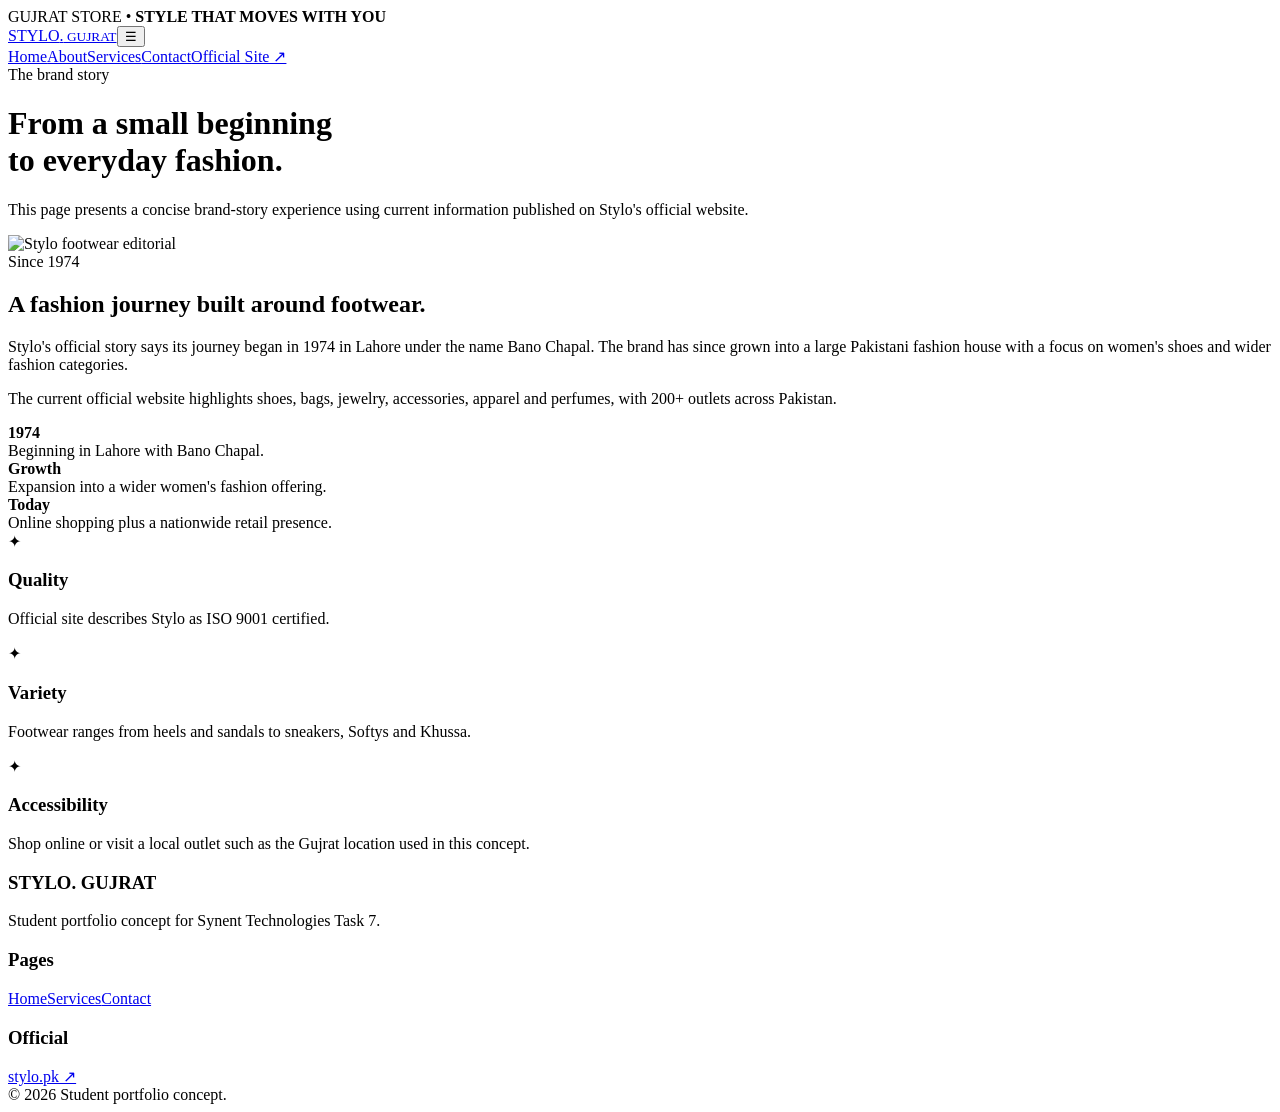
==== about.html @ e750006d "Add files via upload" ====
<!doctype html><html lang="en"><head><meta charset="utf-8"><meta name="viewport" content="width=device-width,initial-scale=1"><title>About — STYLO Gujrat</title><link rel="stylesheet" href="assets/style.css"></head><body><div class="topbar">GUJRAT STORE • <b>STYLE THAT MOVES WITH YOU</b></div><nav class="nav"><div class="container nav-inner"><a class="logo" href="index.html">STYLO<span>.</span><small> GUJRAT</small></a><button class="hamb">☰</button><div class="navlinks"><a href="index.html">Home</a><a class="active" href="about.html">About</a><a href="services.html">Services</a><a href="contact.html">Contact</a><a class="nav-cta" href="https://stylo.pk" target="_blank">Official Site ↗</a></div></div></nav><header class="page-hero"><div class="container"><span class="eyebrow">The brand story</span><h1>From a small beginning<br>to everyday fashion.</h1><p>This page presents a concise brand-story experience using current information published on Stylo's official website.</p></div></header><main><section><div class="container about-grid"><div class="about-img"><img src="https://stylo.pk/cdn/shop/files/FN083801_2_433423c4-7b0f-4ba1-a468-9118ff4b0b22.jpg?v=1782120185&width=900" alt="Stylo footwear editorial"></div><div class="about-copy"><span class="eyebrow">Since 1974</span><h2>A fashion journey built around footwear.</h2><p>Stylo's official story says its journey began in 1974 in Lahore under the name Bano Chapal. The brand has since grown into a large Pakistani fashion house with a focus on women's shoes and wider fashion categories.</p><p>The current official website highlights shoes, bags, jewelry, accessories, apparel and perfumes, with 200+ outlets across Pakistan.</p><div class="timeline"><div><b>1974</b><br>Beginning in Lahore with Bano Chapal.</div><div><b>Growth</b><br>Expansion into a wider women's fashion offering.</div><div><b>Today</b><br>Online shopping plus a nationwide retail presence.</div></div></div></div></section><section class="feature-band"><div class="container feature-grid"><div class="feature"><span>✦</span><h3>Quality</h3><p>Official site describes Stylo as ISO 9001 certified.</p></div><div class="feature"><span>✦</span><h3>Variety</h3><p>Footwear ranges from heels and sandals to sneakers, Softys and Khussa.</p></div><div class="feature"><span>✦</span><h3>Accessibility</h3><p>Shop online or visit a local outlet such as the Gujrat location used in this concept.</p></div></div></section></main><footer class="footer"><div class="container footer-grid"><div><h3>STYLO. GUJRAT</h3><p>Student portfolio concept for Synent Technologies Task 7.</p></div><div><h3>Pages</h3><a href="index.html">Home</a><a href="services.html">Services</a><a href="contact.html">Contact</a></div><div><h3>Official</h3><a href="https://stylo.pk" target="_blank">stylo.pk ↗</a></div></div><div class="container copyright">© 2026 Student portfolio concept.</div></footer><script src="assets/script.js"></script></body></html>
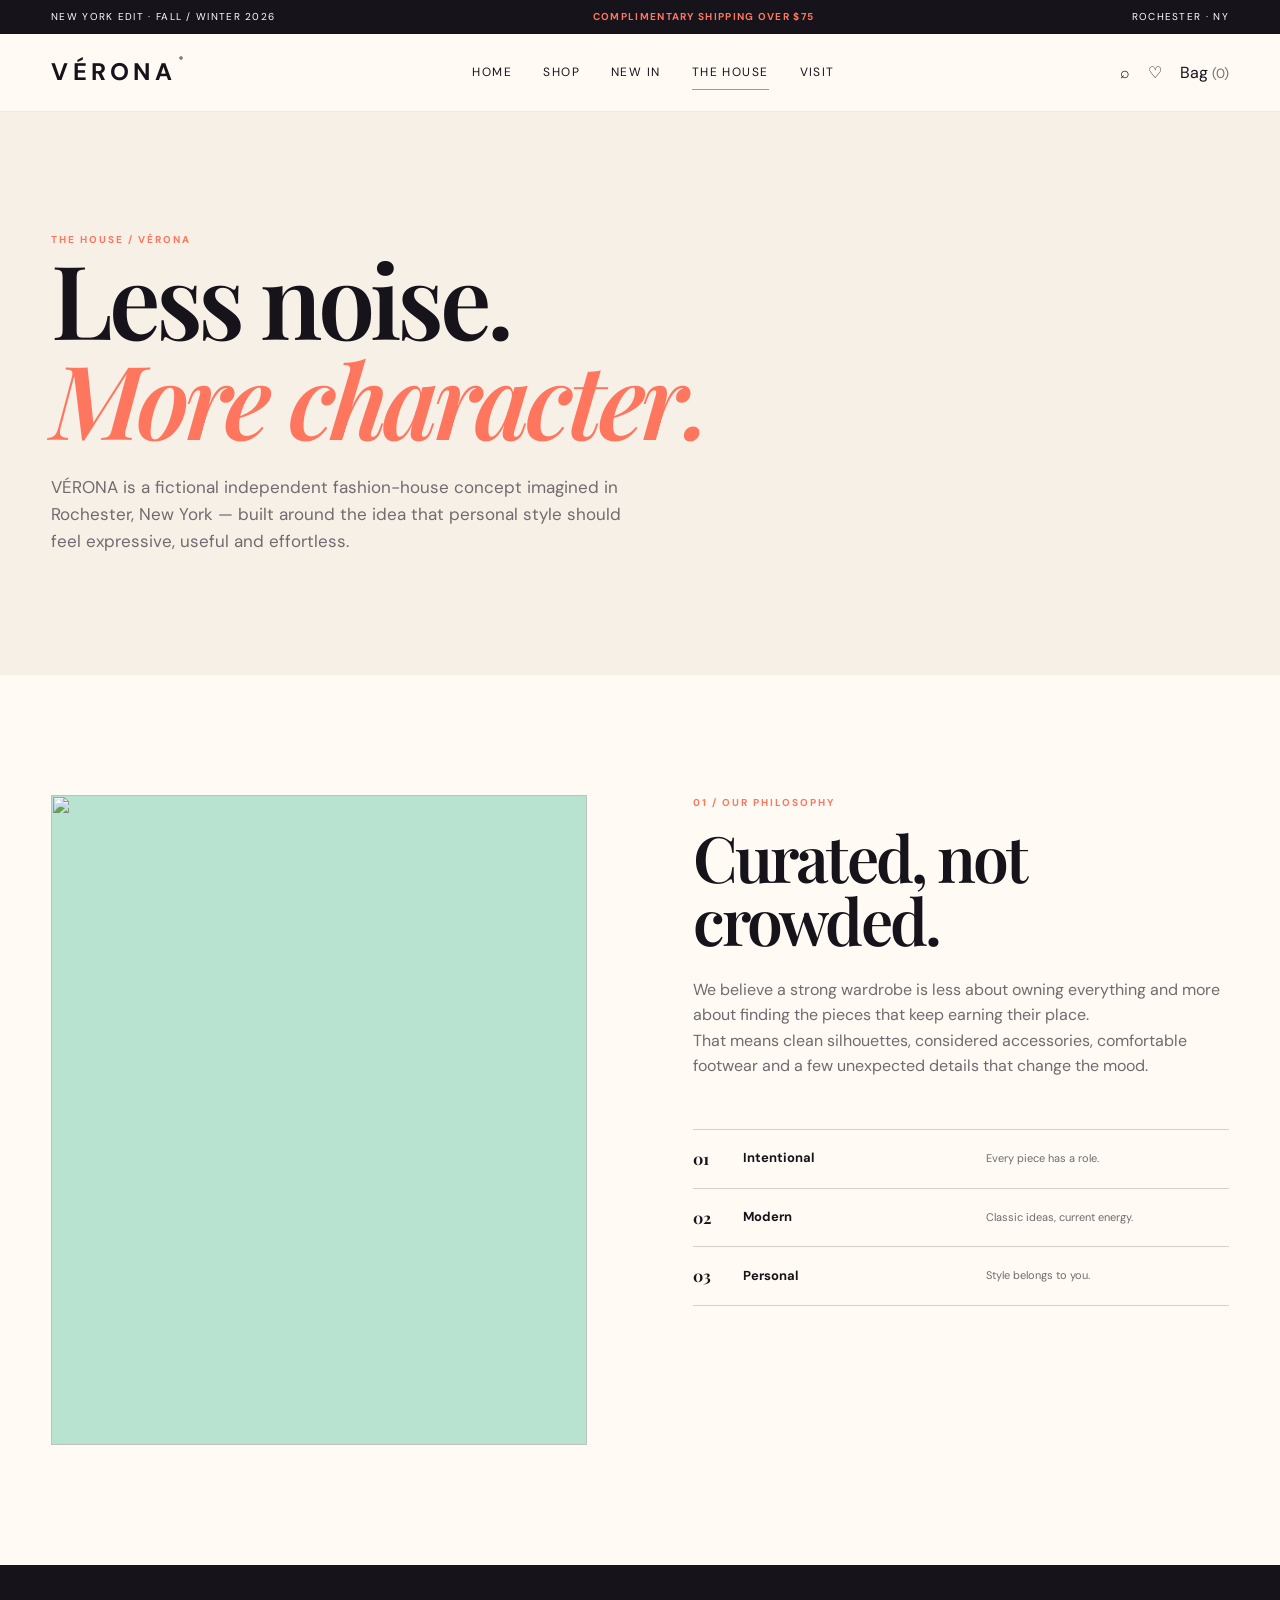
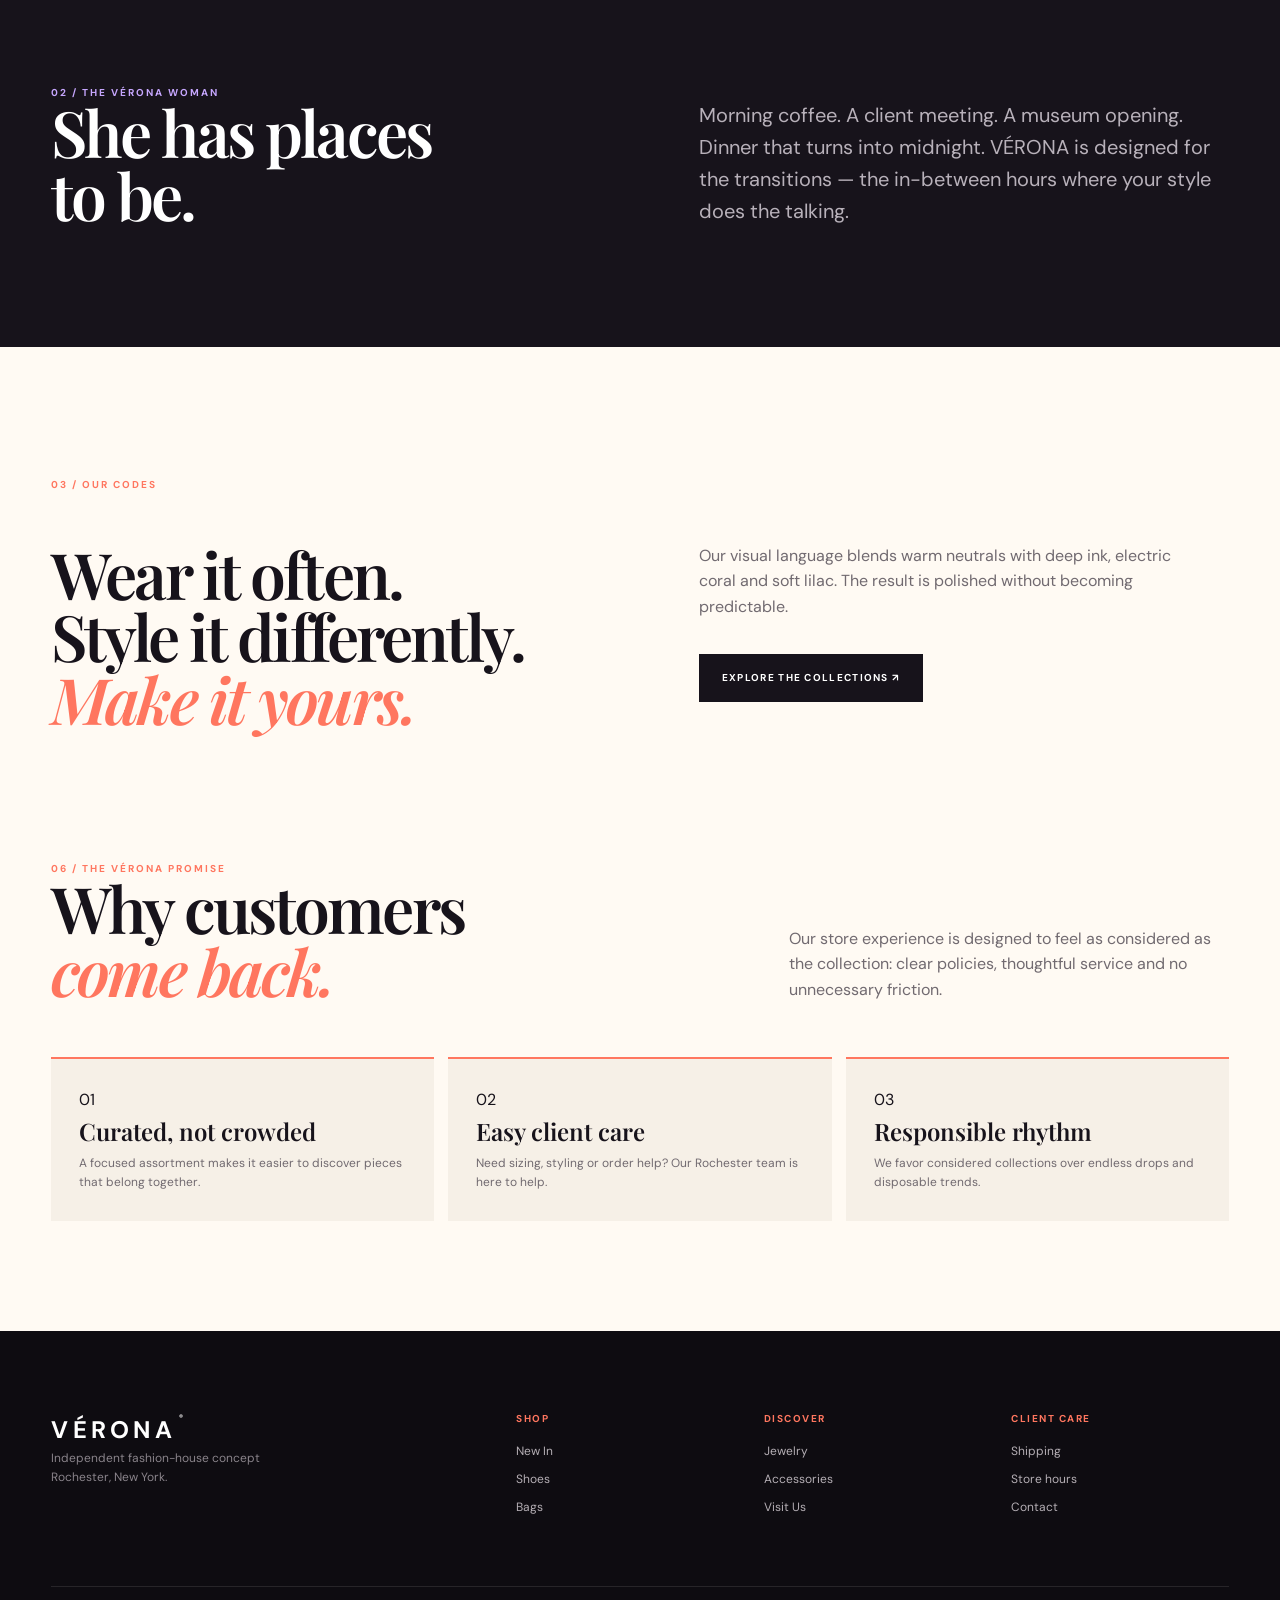
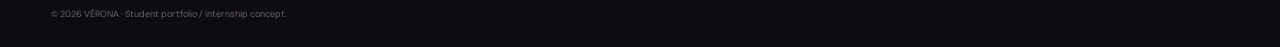
==== commit 87b31699: "Revise About page for VÉRONA brand concept Updated the About page to reflect a new brand concept and" ====
--- a/about.html
+++ b/about.html
@@ -1 +1 @@
-<!doctype html><html lang="en"><head><meta charset="utf-8"><meta name="viewport" content="width=device-width,initial-scale=1"><title>About — STYLO Gujrat</title><link rel="stylesheet" href="assets/style.css"></head><body><div class="topbar">GUJRAT STORE • <b>STYLE THAT MOVES WITH YOU</b></div><nav class="nav"><div class="container nav-inner"><a class="logo" href="index.html">STYLO<span>.</span><small> GUJRAT</small></a><button class="hamb">☰</button><div class="navlinks"><a href="index.html">Home</a><a class="active" href="about.html">About</a><a href="services.html">Services</a><a href="contact.html">Contact</a><a class="nav-cta" href="https://stylo.pk" target="_blank">Official Site ↗</a></div></div></nav><header class="page-hero"><div class="container"><span class="eyebrow">The brand story</span><h1>From a small beginning<br>to everyday fashion.</h1><p>This page presents a concise brand-story experience using current information published on Stylo's official website.</p></div></header><main><section><div class="container about-grid"><div class="about-img"><img src="https://stylo.pk/cdn/shop/files/FN083801_2_433423c4-7b0f-4ba1-a468-9118ff4b0b22.jpg?v=1782120185&width=900" alt="Stylo footwear editorial"></div><div class="about-copy"><span class="eyebrow">Since 1974</span><h2>A fashion journey built around footwear.</h2><p>Stylo's official story says its journey began in 1974 in Lahore under the name Bano Chapal. The brand has since grown into a large Pakistani fashion house with a focus on women's shoes and wider fashion categories.</p><p>The current official website highlights shoes, bags, jewelry, accessories, apparel and perfumes, with 200+ outlets across Pakistan.</p><div class="timeline"><div><b>1974</b><br>Beginning in Lahore with Bano Chapal.</div><div><b>Growth</b><br>Expansion into a wider women's fashion offering.</div><div><b>Today</b><br>Online shopping plus a nationwide retail presence.</div></div></div></div></section><section class="feature-band"><div class="container feature-grid"><div class="feature"><span>✦</span><h3>Quality</h3><p>Official site describes Stylo as ISO 9001 certified.</p></div><div class="feature"><span>✦</span><h3>Variety</h3><p>Footwear ranges from heels and sandals to sneakers, Softys and Khussa.</p></div><div class="feature"><span>✦</span><h3>Accessibility</h3><p>Shop online or visit a local outlet such as the Gujrat location used in this concept.</p></div></div></section></main><footer class="footer"><div class="container footer-grid"><div><h3>STYLO. GUJRAT</h3><p>Student portfolio concept for Synent Technologies Task 7.</p></div><div><h3>Pages</h3><a href="index.html">Home</a><a href="services.html">Services</a><a href="contact.html">Contact</a></div><div><h3>Official</h3><a href="https://stylo.pk" target="_blank">stylo.pk ↗</a></div></div><div class="container copyright">© 2026 Student portfolio concept.</div></footer><script src="assets/script.js"></script></body></html>
+<!doctype html><html lang="en"><head><meta charset="utf-8"><meta name="viewport" content="width=device-width,initial-scale=1"><title>The House — VÉRONA</title><link rel="preconnect" href="https://fonts.googleapis.com"><link rel="preconnect" href="https://fonts.gstatic.com" crossorigin><link href="https://fonts.googleapis.com/css2?family=DM+Sans:wght@400;500;600;700&family=Playfair+Display:wght@500;600;700&display=swap" rel="stylesheet"><link rel="stylesheet" href="assets/style.css"></head><body><div class="announcement"><span>NEW YORK EDIT · FALL / WINTER 2026</span><b>Complimentary shipping over $75</b><span>Rochester · NY</span></div><header class="nav"><div class="navin"><button class="menu">☰</button><a class="logo" href="index.html">VÉRONA<span>®</span></a><nav class="links"><a href="index.html">Home</a><a href="services.html">Shop</a><a href="services.html#new">New In</a><a class="active" href="about.html">The House</a><a href="contact.html">Visit</a></nav><div class="actions"><button class="search">⌕</button><a href="contact.html">♡</a><a href="contact.html">Bag <small>(0)</small></a></div></div></header><main><section class="about-hero"><div class="wrap"><span class="eyebrow">THE HOUSE / VÉRONA</span><h1>Less noise.<br><em>More character.</em></h1><p>VÉRONA is a fictional independent fashion-house concept imagined in Rochester, New York — built around the idea that personal style should feel expressive, useful and effortless.</p></div></section><section class="about-story wrap"><div class="story-image"><img src="https://stylo.pk/cdn/shop/files/FR844114.jpg?v=1778743378&width=1000"></div><div class="story-copy"><span class="eyebrow">01 / Our philosophy</span><h2>Curated, not crowded.</h2><p>We believe a strong wardrobe is less about owning everything and more about finding the pieces that keep earning their place.</p><p>That means clean silhouettes, considered accessories, comfortable footwear and a few unexpected details that change the mood.</p><div class="values"><div><b>01</b><strong>Intentional</strong><span>Every piece has a role.</span></div><div><b>02</b><strong>Modern</strong><span>Classic ideas, current energy.</span></div><div><b>03</b><strong>Personal</strong><span>Style belongs to you.</span></div></div></div></section><section class="about-dark"><div class="wrap about-grid"><div><span class="eyebrow">02 / The VÉRONA woman</span><h2>She has places<br>to be.</h2></div><p>Morning coffee. A client meeting. A museum opening. Dinner that turns into midnight. VÉRONA is designed for the transitions — the in-between hours where your style does the talking.</p></div></section><section class="manifesto wrap"><span class="eyebrow">03 / Our codes</span><div class="manifesto-grid"><h2>Wear it often.<br>Style it differently.<br><em>Make it yours.</em></h2><div><p>Our visual language blends warm neutrals with deep ink, electric coral and soft lilac. The result is polished without becoming predictable.</p><a class="btn primary" href="services.html">Explore the collections ↗</a></div></div></section><section class="trust-page"><div class="wrap"><div class="section-top"><div><span class="eyebrow">06 / The VÉRONA promise</span><h2>Why customers<br><em>come back.</em></h2></div><p>Our store experience is designed to feel as considered as the collection: clear policies, thoughtful service and no unnecessary friction.</p></div><div class="policy-grid"><div class="policy-card"><span>01</span><h3>Curated, not crowded</h3><p>A focused assortment makes it easier to discover pieces that belong together.</p></div><div class="policy-card"><span>02</span><h3>Easy client care</h3><p>Need sizing, styling or order help? Our Rochester team is here to help.</p></div><div class="policy-card"><span>03</span><h3>Responsible rhythm</h3><p>We favor considered collections over endless drops and disposable trends.</p></div></div></div></section></main><footer class="footer"><div class="wrap footgrid"><div><a class="logo footer-logo" href="index.html">VÉRONA<span>®</span></a><p>Independent fashion-house concept<br>Rochester, New York.</p></div><div><h4>Shop</h4><a href="services.html#new">New In</a><a href="services.html#shoes">Shoes</a><a href="services.html#bags">Bags</a></div><div><h4>Discover</h4><a href="services.html#jewelry">Jewelry</a><a href="services.html#accessories">Accessories</a><a href="contact.html">Visit Us</a></div><div><h4>Client care</h4><a href="contact.html#shipping">Shipping</a><a href="contact.html#hours">Store hours</a><a href="contact.html#contact">Contact</a></div></div><div class="wrap credit">© 2026 VÉRONA · Student portfolio / internship concept.</div></footer><script src="assets/script.js"></script></body></html>
--- a/assets/style.css
+++ b/assets/style.css
@@ -0,0 +1,2050 @@
+/* =========================================================
+   VÉRONA — PREMIUM FASHION E-COMMERCE
+   Synent Technologies — Task 7
+   Organized Responsive Stylesheet
+   ========================================================= */
+
+/* =========================================================
+   01. DESIGN TOKENS
+   ========================================================= */
+
+:root {
+  --ink: #17131b;
+  --black: #0e0c11;
+
+  --cream: #f6f0e7;
+  --paper: #fffaf3;
+  --white: #ffffff;
+
+  --coral: #ff765f;
+  --lilac: #c7a7ff;
+  --mint: #b8e3d0;
+
+  --soft-bg: #eee7df;
+  --border: #d9cfc2;
+
+  --muted: #716a70;
+  --muted-light: #aaa2aa;
+
+  --success: #238158;
+
+  --serif: "Playfair Display", Georgia, serif;
+  --sans: "DM Sans", Arial, sans-serif;
+
+  --container: 1240px;
+
+  --radius-sm: 4px;
+  --radius-md: 10px;
+  --radius-lg: 18px;
+
+  --shadow-sm: 0 8px 25px rgba(23, 19, 27, 0.08);
+  --shadow-md: 0 18px 50px rgba(23, 19, 27, 0.12);
+  --shadow-lg: 0 25px 70px rgba(23, 19, 27, 0.18);
+
+  --transition: 0.3s ease;
+}
+
+/* =========================================================
+   02. RESET / GLOBAL
+   ========================================================= */
+
+* {
+  box-sizing: border-box;
+  margin: 0;
+  padding: 0;
+}
+
+html {
+  scroll-behavior: smooth;
+}
+
+body {
+  background: var(--paper);
+  color: var(--ink);
+  font-family: var(--sans);
+  line-height: 1.6;
+  overflow-x: hidden;
+}
+
+img {
+  display: block;
+  width: 100%;
+  max-width: 100%;
+}
+
+a {
+  color: inherit;
+  text-decoration: none;
+}
+
+button,
+input,
+textarea,
+select {
+  font: inherit;
+}
+
+button {
+  cursor: pointer;
+}
+
+ul {
+  list-style: none;
+}
+
+::selection {
+  background: var(--coral);
+  color: var(--ink);
+}
+
+/* =========================================================
+   03. CONTAINER / TYPOGRAPHY
+   ========================================================= */
+
+.wrap {
+  width: min(var(--container), 92%);
+  margin-inline: auto;
+}
+
+h1,
+h2 {
+  font-family: var(--serif);
+  font-weight: 600;
+  line-height: 0.98;
+  letter-spacing: -0.045em;
+}
+
+h3 {
+  line-height: 1.1;
+  font-weight: 600;
+}
+
+h1 {
+  font-size: clamp(58px, 8vw, 112px);
+}
+
+h2 {
+  font-size: clamp(42px, 5vw, 76px);
+}
+
+h3 {
+  font-size: 22px;
+}
+
+.eyebrow {
+  display: block;
+  color: var(--coral);
+  font-size: 10px;
+  font-weight: 700;
+  letter-spacing: 0.2em;
+  text-transform: uppercase;
+}
+
+h1 em,
+h2 em,
+.hero-copy h1 em,
+.shop-hero h1 em,
+.about-hero h1 em,
+.contact-hero h1 em {
+  color: var(--coral);
+  font-style: italic;
+}
+
+/* =========================================================
+   04. ANNOUNCEMENT BAR
+   ========================================================= */
+
+.announcement {
+  min-height: 34px;
+  padding: 8px 4%;
+
+  display: flex;
+  align-items: center;
+  justify-content: space-between;
+  gap: 20px;
+
+  background: var(--ink);
+  color: var(--white);
+
+  font-size: 10px;
+  letter-spacing: 0.13em;
+  text-transform: uppercase;
+}
+
+.announcement b {
+  color: var(--coral);
+}
+
+/* =========================================================
+   05. MAIN NAVIGATION
+   ========================================================= */
+
+.nav {
+  position: sticky;
+  top: 0;
+  z-index: 100;
+
+  height: 78px;
+
+  background: rgba(255, 250, 243, 0.94);
+  backdrop-filter: blur(18px);
+
+  border-bottom: 1px solid rgba(23, 19, 27, 0.08);
+}
+
+.navin {
+  width: min(var(--container), 92%);
+  height: 100%;
+  margin-inline: auto;
+
+  display: flex;
+  align-items: center;
+  justify-content: space-between;
+  gap: 30px;
+}
+
+.logo {
+  font-size: 24px;
+  font-weight: 700;
+  letter-spacing: 0.18em;
+}
+
+.logo span {
+  margin-left: 3px;
+  font-size: 8px;
+  vertical-align: top;
+}
+
+.links {
+  display: flex;
+  align-items: center;
+  gap: 31px;
+
+  font-size: 12px;
+  letter-spacing: 0.12em;
+  text-transform: uppercase;
+}
+
+.links a {
+  position: relative;
+}
+
+.links a::after {
+  content: "";
+
+  position: absolute;
+  left: 0;
+  bottom: -8px;
+
+  width: 0;
+  height: 1px;
+
+  background: var(--coral);
+  transition: var(--transition);
+}
+
+.links a:hover::after,
+.links a.active::after {
+  width: 100%;
+}
+
+.actions {
+  display: flex;
+  align-items: center;
+  gap: 18px;
+}
+
+.actions button,
+.menu {
+  border: 0;
+  background: transparent;
+  color: inherit;
+}
+
+.actions small {
+  opacity: 0.6;
+}
+
+.menu {
+  display: none;
+}
+
+/* =========================================================
+   06. BUTTONS / LINKS
+   ========================================================= */
+
+.buttons {
+  display: flex;
+  align-items: center;
+  flex-wrap: wrap;
+  gap: 20px;
+}
+
+.btn {
+  display: inline-flex;
+  align-items: center;
+  justify-content: center;
+  gap: 18px;
+
+  min-height: 48px;
+  padding: 14px 22px;
+
+  border: 1px solid var(--ink);
+
+  font-size: 10px;
+  font-weight: 700;
+  letter-spacing: 0.13em;
+  text-transform: uppercase;
+
+  transition: var(--transition);
+}
+
+.btn.primary {
+  background: var(--ink);
+  color: var(--white);
+}
+
+.btn.primary:hover {
+  background: var(--coral);
+  border-color: var(--coral);
+}
+
+.btn.outline {
+  color: var(--white);
+  border-color: rgba(255, 255, 255, 0.4);
+}
+
+.btn.outline:hover {
+  background: var(--white);
+  color: var(--ink);
+}
+
+.btn.cream {
+  background: var(--paper);
+  border-color: var(--paper);
+  color: var(--ink);
+}
+
+.textlink {
+  font-size: 10px;
+  font-weight: 700;
+  letter-spacing: 0.12em;
+  text-transform: uppercase;
+}
+
+.textlink span {
+  color: var(--coral);
+  font-size: 18px;
+}
+
+/* =========================================================
+   07. HERO
+   ========================================================= */
+
+.hero2 {
+  min-height: calc(100vh - 112px);
+
+  display: grid;
+  grid-template-columns: 1fr 1fr;
+
+  background: var(--cream);
+}
+
+.hero-copy {
+  display: flex;
+  flex-direction: column;
+  justify-content: center;
+
+  padding: 9% 7% 7% max(4vw, calc((100vw - var(--container)) / 2));
+}
+
+.hero-copy p {
+  max-width: 550px;
+  margin: 28px 0;
+
+  color: var(--muted);
+  font-size: 17px;
+}
+
+.hero-image {
+  position: relative;
+  min-height: 650px;
+  overflow: hidden;
+
+  background: var(--lilac);
+}
+
+.hero-image img {
+  width: 100%;
+  height: 100%;
+  object-fit: cover;
+  mix-blend-mode: multiply;
+}
+
+.floating-card {
+  position: absolute;
+  right: 6%;
+  bottom: 7%;
+
+  min-width: 190px;
+  padding: 20px 24px;
+
+  background: var(--paper);
+  box-shadow: var(--shadow-lg);
+}
+
+.floating-card span,
+.floating-card small {
+  display: block;
+
+  color: var(--muted);
+  font-size: 10px;
+  letter-spacing: 0.12em;
+  text-transform: uppercase;
+}
+
+.floating-card strong {
+  display: block;
+
+  margin: 6px 0;
+
+  font-family: var(--serif);
+  font-size: 24px;
+}
+
+.hero-meta {
+  display: flex;
+  gap: 40px;
+
+  margin-top: 65px;
+  padding-top: 20px;
+
+  border-top: 1px solid rgba(23, 19, 27, 0.2);
+}
+
+.hero-meta div {
+  display: flex;
+  flex-direction: column;
+}
+
+.hero-meta b {
+  font-family: var(--serif);
+  font-size: 28px;
+}
+
+.hero-meta span {
+  color: var(--muted);
+  font-size: 9px;
+  letter-spacing: 0.12em;
+  text-transform: uppercase;
+}
+
+/* =========================================================
+   08. TICKER
+   ========================================================= */
+
+.ticker {
+  overflow: hidden;
+
+  padding: 15px 0;
+
+  background: var(--coral);
+  color: var(--ink);
+
+  white-space: nowrap;
+
+  font-size: 12px;
+  font-weight: 700;
+  letter-spacing: 0.16em;
+}
+
+.ticker div {
+  animation: tickerMove 20s linear infinite;
+}
+
+.ticker i {
+  padding: 0 35px;
+}
+
+@keyframes tickerMove {
+  to {
+    transform: translateX(-20%);
+  }
+}
+
+/* =========================================================
+   09. TRUST / STORE BENEFITS
+   ========================================================= */
+
+.trust-bar {
+  padding: 20px 0;
+
+  background: var(--white);
+
+  border-top: 1px solid var(--border);
+  border-bottom: 1px solid var(--border);
+}
+
+.trust-grid {
+  display: grid;
+  grid-template-columns: repeat(4, 1fr);
+}
+
+.trust-item {
+  display: flex;
+  align-items: center;
+  gap: 13px;
+
+  padding: 8px 24px;
+
+  border-right: 1px solid var(--border);
+}
+
+.trust-item:first-child {
+  padding-left: 0;
+}
+
+.trust-item:last-child {
+  border-right: 0;
+}
+
+.trust-icon {
+  width: 34px;
+  height: 34px;
+  flex: 0 0 34px;
+
+  display: grid;
+  place-items: center;
+
+  border: 1px solid var(--ink);
+  border-radius: 50%;
+
+  font-weight: 700;
+}
+
+.trust-item strong {
+  display: block;
+  font-size: 11px;
+}
+
+.trust-item small {
+  display: block;
+
+  margin-top: 2px;
+
+  color: var(--muted);
+  font-size: 9px;
+}
+
+/* =========================================================
+   10. GENERAL SECTIONS
+   ========================================================= */
+
+.section {
+  padding: 115px 0;
+}
+
+.section-top {
+  display: flex;
+  align-items: end;
+  justify-content: space-between;
+  gap: 40px;
+
+  margin-bottom: 55px;
+}
+
+.section-top p {
+  max-width: 440px;
+  margin: 0;
+
+  color: var(--muted);
+}
+
+/* =========================================================
+   11. CATEGORY / COLLECTION GRID
+   ========================================================= */
+
+.category-grid {
+  display: grid;
+
+  grid-template-columns: repeat(4, 1fr);
+  grid-auto-rows: 280px;
+
+  gap: 14px;
+}
+
+.category {
+  position: relative;
+  overflow: hidden;
+
+  background: #ddd;
+}
+
+.category.tall {
+  grid-row: span 2;
+}
+
+.category:nth-child(2) {
+  grid-column: span 2;
+}
+
+.category img {
+  width: 100%;
+  height: 100%;
+  object-fit: cover;
+
+  transition: 0.6s ease;
+}
+
+.category:hover img {
+  transform: scale(1.06);
+}
+
+.category::after {
+  content: "";
+
+  position: absolute;
+  inset: 0;
+
+  background: linear-gradient(transparent 35%, rgba(23, 19, 27, 0.75));
+}
+
+.category div {
+  position: absolute;
+  left: 25px;
+  bottom: 22px;
+  z-index: 2;
+
+  color: var(--white);
+}
+
+.category span {
+  font-size: 9px;
+  letter-spacing: 0.15em;
+}
+
+.category h3 {
+  margin: 5px 0;
+
+  font-family: var(--serif);
+  font-size: 34px;
+}
+
+.category b {
+  font-size: 10px;
+  letter-spacing: 0.12em;
+  text-transform: uppercase;
+}
+
+/* =========================================================
+   12. BEST SELLERS
+   ========================================================= */
+
+.best-section {
+  background: var(--paper);
+}
+
+.best-grid {
+  display: grid;
+  grid-template-columns: repeat(2, 1fr);
+  gap: 18px;
+}
+
+.best-card {
+  display: grid;
+  grid-template-columns: 1fr 1fr;
+
+  min-height: 390px;
+
+  background: var(--cream);
+}
+
+.best-card img {
+  width: 100%;
+  height: 100%;
+  min-height: 390px;
+
+  object-fit: cover;
+}
+
+.best-card div {
+  align-self: end;
+  padding: 35px;
+}
+
+.best-card span {
+  color: var(--muted);
+  font-size: 9px;
+  letter-spacing: 0.14em;
+}
+
+.best-card h3 {
+  margin: 10px 0;
+
+  font-family: var(--serif);
+  font-size: 28px;
+}
+
+.best-card p {
+  margin-bottom: 25px;
+
+  color: var(--muted);
+  font-size: 12px;
+}
+
+.best-card a {
+  font-size: 10px;
+  font-weight: 700;
+  letter-spacing: 0.12em;
+  text-transform: uppercase;
+}
+
+/* =========================================================
+   13. DARK PRODUCT SECTION
+   ========================================================= */
+
+.dark-panel {
+  padding: 110px 0;
+
+  background: var(--ink);
+  color: var(--white);
+}
+
+.lighttop p {
+  color: #aaa;
+}
+
+.lighttop .eyebrow {
+  color: var(--lilac);
+}
+
+/* =========================================================
+   14. PRODUCT GRID
+   ========================================================= */
+
+.product-grid {
+  display: grid;
+
+  grid-template-columns: repeat(4, 1fr);
+
+  gap: 18px;
+}
+
+.product {
+  min-width: 0;
+}
+
+.product-img {
+  position: relative;
+  height: 390px;
+  overflow: hidden;
+
+  background: var(--soft-bg);
+}
+
+.product-img img {
+  width: 100%;
+  height: 100%;
+
+  object-fit: cover;
+
+  transition: 0.5s ease;
+}
+
+.product:hover .product-img img {
+  transform: scale(1.04);
+}
+
+.pill,
+.shop-img span {
+  position: absolute;
+  top: 14px;
+  left: 14px;
+  z-index: 2;
+
+  padding: 7px 10px;
+
+  background: var(--paper);
+  color: var(--ink);
+
+  font-size: 8px;
+  font-weight: 700;
+  letter-spacing: 0.13em;
+}
+
+.product-info {
+  padding: 18px 0;
+}
+
+.product-info span,
+.product-info b {
+  color: #a8a0a8;
+
+  font-size: 10px;
+  letter-spacing: 0.1em;
+  text-transform: uppercase;
+}
+
+.product-info h3 {
+  margin: 8px 0;
+
+  color: var(--white);
+
+  font-family: var(--serif);
+  font-size: 24px;
+}
+
+.product-info b {
+  color: var(--coral);
+  font-size: 12px;
+}
+
+/* =========================================================
+   15. QUICK ADD / CART TOAST
+   ========================================================= */
+
+.quick-add {
+  width: 100%;
+
+  margin-top: 10px;
+  padding: 10px 12px;
+
+  background: transparent;
+  border: 1px solid var(--ink);
+
+  font-size: 9px;
+  letter-spacing: 0.1em;
+  text-transform: uppercase;
+
+  transition: var(--transition);
+}
+
+.quick-add:hover {
+  background: var(--ink);
+  color: var(--white);
+}
+
+.cart-toast {
+  position: fixed;
+  right: 20px;
+  bottom: 20px;
+  z-index: 200;
+
+  padding: 15px 20px;
+
+  background: var(--ink);
+  color: var(--white);
+
+  box-shadow: var(--shadow-md);
+
+  transform: translateY(120px);
+  transition: 0.3s ease;
+}
+
+.cart-toast.show {
+  transform: translateY(0);
+}
+
+/* =========================================================
+   16. EDITORIAL / BRAND STORY
+   ========================================================= */
+
+.editorial {
+  display: grid;
+
+  grid-template-columns: 1.08fr 0.92fr;
+  align-items: center;
+  gap: 8%;
+
+  padding: 130px 0;
+}
+
+.editorial-image {
+  position: relative;
+  height: 690px;
+  overflow: hidden;
+
+  background: var(--mint);
+}
+
+.editorial-image img {
+  width: 100%;
+  height: 100%;
+  object-fit: cover;
+}
+
+.editorial-image span {
+  position: absolute;
+  left: 20px;
+  bottom: 20px;
+
+  padding: 10px 14px;
+
+  background: var(--ink);
+  color: var(--white);
+
+  font-size: 9px;
+  letter-spacing: 0.15em;
+}
+
+.editorial-copy h2 {
+  margin: 18px 0 25px;
+}
+
+.editorial-copy > p {
+  max-width: 510px;
+  margin-bottom: 35px;
+
+  color: var(--muted);
+  font-size: 17px;
+}
+
+.quote {
+  margin-top: 50px;
+  padding-top: 20px;
+
+  border-top: 1px solid var(--border);
+
+  font-family: var(--serif);
+  font-size: 22px;
+  font-style: italic;
+}
+
+/* =========================================================
+   17. BRAND STATISTICS
+   ========================================================= */
+
+.strip-section {
+  padding: 28px 0;
+
+  background: var(--lilac);
+}
+
+.strip-section .wrap {
+  display: grid;
+  grid-template-columns: repeat(5, 1fr);
+}
+
+.mini-stat {
+  display: flex;
+  flex-direction: column;
+
+  padding: 4px 20px;
+
+  border-right: 1px solid rgba(23, 19, 27, 0.2);
+}
+
+.mini-stat:first-child {
+  padding-left: 0;
+}
+
+.mini-stat:last-child {
+  border-right: 0;
+}
+
+.mini-stat strong {
+  font-family: var(--serif);
+  font-size: 24px;
+}
+
+.mini-stat span {
+  font-size: 9px;
+  letter-spacing: 0.1em;
+  text-transform: uppercase;
+}
+
+/* =========================================================
+   18. TRENDING / CAMPAIGN
+   ========================================================= */
+
+.trending {
+  background: var(--cream);
+}
+
+.trend-grid {
+  display: grid;
+  grid-template-columns: 1.35fr 0.65fr;
+  gap: 18px;
+}
+
+.trend-main {
+  position: relative;
+  height: 650px;
+  overflow: hidden;
+}
+
+.trend-main img {
+  width: 100%;
+  height: 100%;
+  object-fit: cover;
+}
+
+.trend-main::after {
+  content: "";
+
+  position: absolute;
+  inset: 0;
+
+  background: linear-gradient(transparent 45%, rgba(23, 19, 27, 0.6));
+}
+
+.trend-main div {
+  position: absolute;
+  left: 30px;
+  bottom: 30px;
+  z-index: 2;
+
+  color: var(--white);
+}
+
+.trend-main span {
+  font-size: 9px;
+  letter-spacing: 0.15em;
+}
+
+.trend-main h3 {
+  margin-top: 7px;
+
+  font-family: var(--serif);
+  font-size: 42px;
+}
+
+.trend-side {
+  display: grid;
+  grid-template-rows: 1fr 1fr;
+  gap: 18px;
+}
+
+.trend-side div {
+  display: grid;
+  grid-template-columns: 1fr 1fr;
+  align-items: end;
+  gap: 15px;
+
+  padding: 18px;
+
+  background: #e7ddd1;
+}
+
+.trend-side img {
+  grid-row: span 2;
+
+  width: 100%;
+  height: 230px;
+
+  object-fit: cover;
+}
+
+.trend-side h3 {
+  font-family: var(--serif);
+  font-size: 26px;
+}
+
+.trend-side p {
+  margin: 0;
+
+  color: var(--muted);
+  font-size: 12px;
+}
+
+/* =========================================================
+   19. TESTIMONIAL / SOCIAL PROOF
+   ========================================================= */
+
+.testimonial {
+  padding: 120px 0;
+
+  background: #dff1e7;
+
+  text-align: center;
+}
+
+.testimonial .eyebrow {
+  color: #604b89;
+}
+
+.stars {
+  margin: 25px 0;
+
+  color: var(--coral);
+
+  letter-spacing: 0.3em;
+}
+
+blockquote {
+  max-width: 900px;
+  margin: 0 auto 25px;
+
+  font-family: var(--serif);
+  font-size: clamp(30px, 4vw, 54px);
+  line-height: 1.1;
+}
+
+.author {
+  font-size: 10px;
+  letter-spacing: 0.15em;
+}
+
+/* =========================================================
+   20. NEWSLETTER
+   ========================================================= */
+
+.newsletter {
+  display: grid;
+  grid-template-columns: 1fr 1fr;
+  gap: 10%;
+
+  padding: 110px max(4%, calc((100vw - var(--container)) / 2));
+
+  background: var(--coral);
+}
+
+.newsletter h2 {
+  margin-top: 15px;
+}
+
+.newsletter form {
+  align-self: end;
+}
+
+.newsletter label {
+  display: block;
+
+  margin-bottom: 10px;
+
+  font-size: 10px;
+  letter-spacing: 0.15em;
+  text-transform: uppercase;
+}
+
+.input-row {
+  display: flex;
+
+  border-bottom: 1px solid var(--ink);
+}
+
+.input-row input {
+  flex: 1;
+
+  padding: 14px 0;
+
+  background: transparent;
+  border: 0;
+  outline: 0;
+}
+
+.input-row button {
+  padding: 0;
+
+  background: transparent;
+  border: 0;
+
+  font-size: 10px;
+  font-weight: 700;
+  letter-spacing: 0.1em;
+  text-transform: uppercase;
+}
+
+.newsletter small {
+  display: block;
+
+  margin-top: 13px;
+
+  font-size: 10px;
+}
+
+/* =========================================================
+   21. ROCHESTER LOCATION CTA
+   ========================================================= */
+
+.local-band {
+  padding: 100px 0;
+
+  background: var(--ink);
+  color: var(--white);
+}
+
+.local-band .wrap {
+  display: flex;
+  align-items: end;
+  justify-content: space-between;
+  gap: 50px;
+}
+
+.local-band .eyebrow {
+  color: var(--coral);
+}
+
+.local-band p {
+  color: #aaa;
+  font-size: 13px;
+}
+
+/* =========================================================
+   22. FOOTER
+   ========================================================= */
+
+.footer {
+  padding: 80px 0 25px;
+
+  background: var(--black);
+  color: var(--white);
+}
+
+.footgrid {
+  display: grid;
+  grid-template-columns: 2fr 1fr 1fr 1fr;
+  gap: 30px;
+}
+
+.footer p {
+  color: #89838a;
+  font-size: 12px;
+}
+
+.footer h4 {
+  margin-bottom: 15px;
+
+  color: var(--coral);
+
+  font-size: 10px;
+  letter-spacing: 0.15em;
+  text-transform: uppercase;
+}
+
+.footer a:not(.logo) {
+  display: block;
+
+  margin: 9px 0;
+
+  color: #b5afb5;
+  font-size: 12px;
+
+  transition: var(--transition);
+}
+
+.footer a:not(.logo):hover {
+  color: var(--white);
+  transform: translateX(3px);
+}
+
+.footer-logo {
+  color: var(--white);
+}
+
+.credit {
+  margin-top: 60px;
+  padding-top: 20px;
+
+  border-top: 1px solid rgba(255, 255, 255, 0.1);
+
+  color: #69636b;
+  font-size: 9px;
+}
+
+/* =========================================================
+   23. SHOP PAGE
+   ========================================================= */
+
+.shop-hero,
+.about-hero,
+.contact-hero {
+  padding: 120px 0;
+
+  background: var(--cream);
+}
+
+.shop-hero p,
+.about-hero p,
+.contact-hero p {
+  max-width: 600px;
+  margin-top: 25px;
+
+  color: var(--muted);
+  font-size: 17px;
+}
+
+.shop-wrap {
+  padding: 65px 0 120px;
+}
+
+.filterbar {
+  display: flex;
+  align-items: center;
+  justify-content: space-between;
+  gap: 25px;
+
+  margin-bottom: 30px;
+  padding-bottom: 16px;
+
+  border-bottom: 1px solid var(--border);
+}
+
+.filters {
+  display: flex;
+  flex-wrap: wrap;
+  gap: 8px;
+}
+
+.filter {
+  padding: 9px 13px;
+
+  background: transparent;
+  border: 1px solid var(--border);
+
+  font-size: 9px;
+  letter-spacing: 0.1em;
+  text-transform: uppercase;
+
+  transition: var(--transition);
+}
+
+.filter.active,
+.filter:hover {
+  background: var(--ink);
+  border-color: var(--ink);
+  color: var(--white);
+}
+
+.count {
+  color: var(--muted);
+  font-size: 10px;
+}
+
+.shop-tools {
+  display: flex;
+  align-items: center;
+  gap: 10px;
+}
+
+.shop-search {
+  min-width: 220px;
+
+  padding: 10px 14px;
+
+  background: transparent;
+  border: 1px solid var(--border);
+
+  outline: 0;
+
+  font-size: 11px;
+}
+
+.shop-grid {
+  display: grid;
+
+  grid-template-columns: repeat(4, 1fr);
+
+  gap: 35px 18px;
+}
+
+.shop-card {
+  min-width: 0;
+}
+
+.shop-img {
+  position: relative;
+  height: 390px;
+  overflow: hidden;
+
+  background: var(--soft-bg);
+}
+
+.shop-img img {
+  width: 100%;
+  height: 100%;
+  object-fit: cover;
+
+  transition: 0.5s ease;
+}
+
+.shop-card:hover .shop-img img {
+  transform: scale(1.04);
+}
+
+.shop-card small {
+  display: block;
+
+  margin-top: 15px;
+
+  color: var(--muted);
+  font-size: 8px;
+  letter-spacing: 0.14em;
+}
+
+.shop-card h3 {
+  margin: 7px 0;
+
+  font-family: var(--serif);
+  font-size: 22px;
+}
+
+.shop-card > b {
+  font-size: 12px;
+}
+
+.shop-cta {
+  padding: 100px 0;
+
+  background: var(--lilac);
+}
+
+.shop-cta h2 {
+  margin: 15px 0 30px;
+}
+
+/* =========================================================
+   24. SHOP TRUST / POLICIES
+   ========================================================= */
+
+.trust-page {
+  padding: 0 0 110px;
+}
+
+.trust-page .trust-grid {
+  padding: 0;
+
+  border: 1px solid var(--border);
+}
+
+.policy-grid {
+  display: grid;
+  grid-template-columns: repeat(3, 1fr);
+  gap: 14px;
+}
+
+.policy-card {
+  padding: 28px;
+
+  background: var(--cream);
+
+  border-top: 2px solid var(--coral);
+}
+
+.policy-card h3 {
+  margin: 5px 0 10px;
+
+  font-family: var(--serif);
+  font-size: 24px;
+}
+
+.policy-card p {
+  margin: 0;
+
+  color: var(--muted);
+  font-size: 12px;
+}
+
+/* =========================================================
+   25. ABOUT PAGE
+   ========================================================= */
+
+.about-story {
+  display: grid;
+  grid-template-columns: 1fr 1fr;
+  gap: 9%;
+
+  padding: 120px 0;
+}
+
+.story-image {
+  height: 650px;
+
+  background: var(--mint);
+}
+
+.story-image img {
+  width: 100%;
+  height: 100%;
+  object-fit: cover;
+}
+
+.story-copy h2 {
+  margin: 15px 0 25px;
+}
+
+.story-copy > p {
+  max-width: 530px;
+
+  color: var(--muted);
+  font-size: 16px;
+}
+
+.values {
+  margin-top: 50px;
+
+  border-top: 1px solid var(--border);
+}
+
+.values div {
+  display: grid;
+  grid-template-columns: 50px 1fr 1fr;
+  align-items: center;
+
+  padding: 16px 0;
+
+  border-bottom: 1px solid var(--border);
+}
+
+.values b {
+  font-family: var(--serif);
+}
+
+.values strong {
+  font-size: 13px;
+}
+
+.values span {
+  color: var(--muted);
+  font-size: 11px;
+}
+
+.about-dark {
+  padding: 120px 0;
+
+  background: var(--ink);
+  color: var(--white);
+}
+
+.about-grid {
+  display: grid;
+  grid-template-columns: 1fr 1fr;
+  align-items: end;
+  gap: 10%;
+}
+
+.about-grid .eyebrow {
+  color: var(--lilac);
+}
+
+.about-grid p {
+  max-width: 560px;
+
+  color: #b8b1ba;
+  font-size: 20px;
+}
+
+.manifesto {
+  padding: 130px 0;
+}
+
+.manifesto-grid {
+  display: grid;
+  grid-template-columns: 1fr 1fr;
+  gap: 10%;
+
+  margin-top: 50px;
+}
+
+.manifesto-grid h2 {
+  font-size: clamp(45px, 5vw, 70px);
+}
+
+.manifesto-grid p {
+  max-width: 500px;
+  margin-bottom: 35px;
+
+  color: var(--muted);
+}
+
+/* =========================================================
+   26. CONTACT PAGE
+   ========================================================= */
+
+.contact-layout {
+  display: grid;
+  grid-template-columns: 1fr 1fr;
+  gap: 12%;
+
+  padding: 100px 0 120px;
+}
+
+.contact-info h2,
+.contact-form h2 {
+  margin: 15px 0 35px;
+}
+
+.detail {
+  padding: 18px 0;
+
+  border-top: 1px solid var(--border);
+}
+
+.detail b {
+  font-size: 10px;
+  letter-spacing: 0.14em;
+  text-transform: uppercase;
+}
+
+.detail p {
+  color: var(--muted);
+  font-size: 13px;
+}
+
+.contact-form {
+  padding: 45px;
+
+  background: var(--cream);
+}
+
+.contact-form label {
+  display: block;
+
+  margin: 20px 0;
+
+  font-size: 10px;
+  letter-spacing: 0.12em;
+  text-transform: uppercase;
+}
+
+.contact-form input,
+.contact-form textarea,
+.contact-form select {
+  display: block;
+
+  width: 100%;
+  margin-top: 8px;
+  padding: 12px 0;
+
+  background: transparent;
+  border: 0;
+  border-bottom: 1px solid var(--border);
+
+  outline: 0;
+}
+
+.contact-form textarea {
+  min-height: 120px;
+  resize: vertical;
+}
+
+.form-msg {
+  color: var(--success);
+  font-size: 11px;
+}
+
+/* =========================================================
+   27. FAQ
+   ========================================================= */
+
+.faq {
+  padding-bottom: 120px;
+}
+
+.faq h2 {
+  margin: 15px 0 45px;
+}
+
+.faq-grid {
+  display: grid;
+  grid-template-columns: 1fr 1fr;
+  gap: 12px;
+}
+
+.faq details {
+  padding: 20px;
+
+  border-top: 1px solid var(--border);
+}
+
+.faq summary {
+  cursor: pointer;
+
+  font-family: var(--serif);
+  font-size: 20px;
+}
+
+.faq p {
+  max-width: 600px;
+  margin-top: 12px;
+
+  color: var(--muted);
+  font-size: 13px;
+}
+
+/* =========================================================
+   28. MOBILE NAVIGATION
+   ========================================================= */
+
+@media (max-width: 900px) {
+  .links {
+    display: none;
+  }
+
+  .links.open {
+    position: absolute;
+    top: 112px;
+    left: 0;
+    right: 0;
+
+    display: flex;
+    flex-direction: column;
+    align-items: flex-start;
+
+    padding: 25px;
+
+    background: var(--paper);
+    border-bottom: 1px solid var(--border);
+
+    box-shadow: var(--shadow-sm);
+  }
+
+  .menu {
+    display: block;
+  }
+}
+
+/* =========================================================
+   29. TABLET
+   ========================================================= */
+
+@media (max-width: 1024px) {
+  .product-grid,
+  .shop-grid {
+    grid-template-columns: repeat(3, 1fr);
+  }
+
+  .category-grid {
+    grid-template-columns: repeat(3, 1fr);
+  }
+
+  .category:nth-child(2) {
+    grid-column: span 1;
+  }
+
+  .strip-section .wrap {
+    grid-template-columns: repeat(3, 1fr);
+    gap: 20px;
+  }
+
+  .mini-stat {
+    border-right: 0;
+  }
+}
+
+/* =========================================================
+   30. TABLET / SMALL LAPTOP
+   ========================================================= */
+
+@media (max-width: 900px) {
+  .hero2 {
+    grid-template-columns: 1fr;
+  }
+
+  .hero-copy {
+    padding: 80px 6%;
+  }
+
+  .hero-image {
+    min-height: 550px;
+  }
+
+  .category-grid {
+    grid-template-columns: 1fr 1fr;
+  }
+
+  .category.tall {
+    grid-row: span 1;
+  }
+
+  .product-grid,
+  .shop-grid {
+    grid-template-columns: repeat(2, 1fr);
+  }
+
+  .editorial,
+  .about-story,
+  .contact-layout {
+    grid-template-columns: 1fr;
+  }
+
+  .editorial-image,
+  .story-image {
+    height: 520px;
+  }
+
+  .trend-grid {
+    grid-template-columns: 1fr;
+  }
+
+  .newsletter,
+  .about-grid,
+  .manifesto-grid {
+    grid-template-columns: 1fr;
+    gap: 50px;
+  }
+
+  .local-band .wrap {
+    display: block;
+  }
+
+  .footgrid {
+    grid-template-columns: 1fr 1fr;
+  }
+
+  .faq-grid {
+    grid-template-columns: 1fr;
+  }
+
+  .trust-grid {
+    grid-template-columns: 1fr 1fr;
+  }
+
+  .trust-item {
+    padding: 10px 8px;
+  }
+
+  .trust-item:first-child {
+    padding-left: 8px;
+  }
+
+  .trust-item:nth-child(2) {
+    border-right: 0;
+  }
+
+  .best-grid {
+    grid-template-columns: 1fr;
+  }
+
+  .best-card {
+    grid-template-columns: 1fr 1fr;
+  }
+
+  .policy-grid {
+    grid-template-columns: 1fr 1fr;
+  }
+
+  .shop-tools {
+    flex-wrap: wrap;
+  }
+}
+
+/* =========================================================
+   31. MOBILE
+   ========================================================= */
+
+@media (max-width: 560px) {
+  .announcement {
+    justify-content: center;
+    font-size: 8px;
+  }
+
+  .announcement span:first-child {
+    display: none;
+  }
+
+  .nav {
+    height: 68px;
+  }
+
+  .navin {
+    width: 94%;
+  }
+
+  .logo {
+    font-size: 20px;
+  }
+
+  .actions {
+    gap: 10px;
+  }
+
+  .actions .search,
+  .actions > a:first-of-type {
+    display: none;
+  }
+
+  h1 {
+    font-size: 62px;
+  }
+
+  h2 {
+    font-size: 44px;
+  }
+
+  .hero-image {
+    min-height: 430px;
+  }
+
+  .hero-meta {
+    gap: 18px;
+    margin-top: 40px;
+  }
+
+  .hero-meta span {
+    font-size: 7px;
+  }
+
+  .section,
+  .dark-panel {
+    padding: 75px 0;
+  }
+
+  .section-top {
+    display: block;
+    margin-bottom: 35px;
+  }
+
+  .section-top p {
+    margin-top: 20px;
+  }
+
+  .category-grid,
+  .product-grid,
+  .shop-grid {
+    grid-template-columns: 1fr 1fr;
+    gap: 10px;
+  }
+
+  .category {
+    height: 240px;
+  }
+
+  .category h3 {
+    font-size: 25px;
+  }
+
+  .product-img,
+  .shop-img {
+    height: 250px;
+  }
+
+  .product-info h3,
+  .shop-card h3 {
+    font-size: 18px;
+  }
+
+  .editorial {
+    padding-top: 75px;
+    padding-bottom: 75px;
+  }
+
+  .editorial-image {
+    height: 420px;
+  }
+
+  .trend-main {
+    height: 450px;
+  }
+
+  .trend-main h3 {
+    font-size: 30px;
+  }
+
+  .trend-side div {
+    grid-template-columns: 1fr;
+  }
+
+  .trend-side img {
+    grid-row: auto;
+    height: 220px;
+  }
+
+  .strip-section .wrap {
+    grid-template-columns: 1fr 1fr;
+  }
+
+  .newsletter {
+    padding: 75px 6%;
+  }
+
+  .local-band {
+    padding: 75px 0;
+  }
+
+  .footgrid {
+    grid-template-columns: 1fr 1fr;
+  }
+
+  .contact-form {
+    padding: 25px;
+  }
+
+  .shop-hero,
+  .about-hero,
+  .contact-hero {
+    padding: 75px 0;
+  }
+
+  .shop-hero p,
+  .about-hero p,
+  .contact-hero p,
+  .hero-copy p {
+    font-size: 15px;
+  }
+
+  .filterbar {
+    display: block;
+  }
+
+  .count {
+    display: block;
+    margin-top: 15px;
+  }
+
+  .filters {
+    flex-wrap: nowrap;
+    overflow-x: auto;
+    padding-bottom: 4px;
+  }
+
+  .filter {
+    flex: 0 0 auto;
+    white-space: nowrap;
+  }
+
+  .shop-search {
+    width: 100%;
+    min-width: 100%;
+  }
+
+  .best-card {
+    grid-template-columns: 1fr;
+  }
+
+  .best-card img {
+    min-height: 280px;
+  }
+
+  .policy-grid {
+    grid-template-columns: 1fr;
+  }
+}
+
+/* =========================================================
+   32. EXTRA SMALL PHONES
+   ========================================================= */
+
+@media (max-width: 400px) {
+  .category-grid,
+  .product-grid,
+  .shop-grid {
+    grid-template-columns: 1fr;
+  }
+
+  .category {
+    height: 320px;
+  }
+
+  .product-img,
+  .shop-img {
+    height: 360px;
+  }
+
+  .footgrid {
+    grid-template-columns: 1fr;
+  }
+
+  .trust-grid {
+    grid-template-columns: 1fr;
+  }
+
+  .trust-item {
+    border-right: 0;
+    border-bottom: 1px solid var(--border);
+  }
+
+  .trust-item:last-child {
+    border-bottom: 0;
+  }
+}
